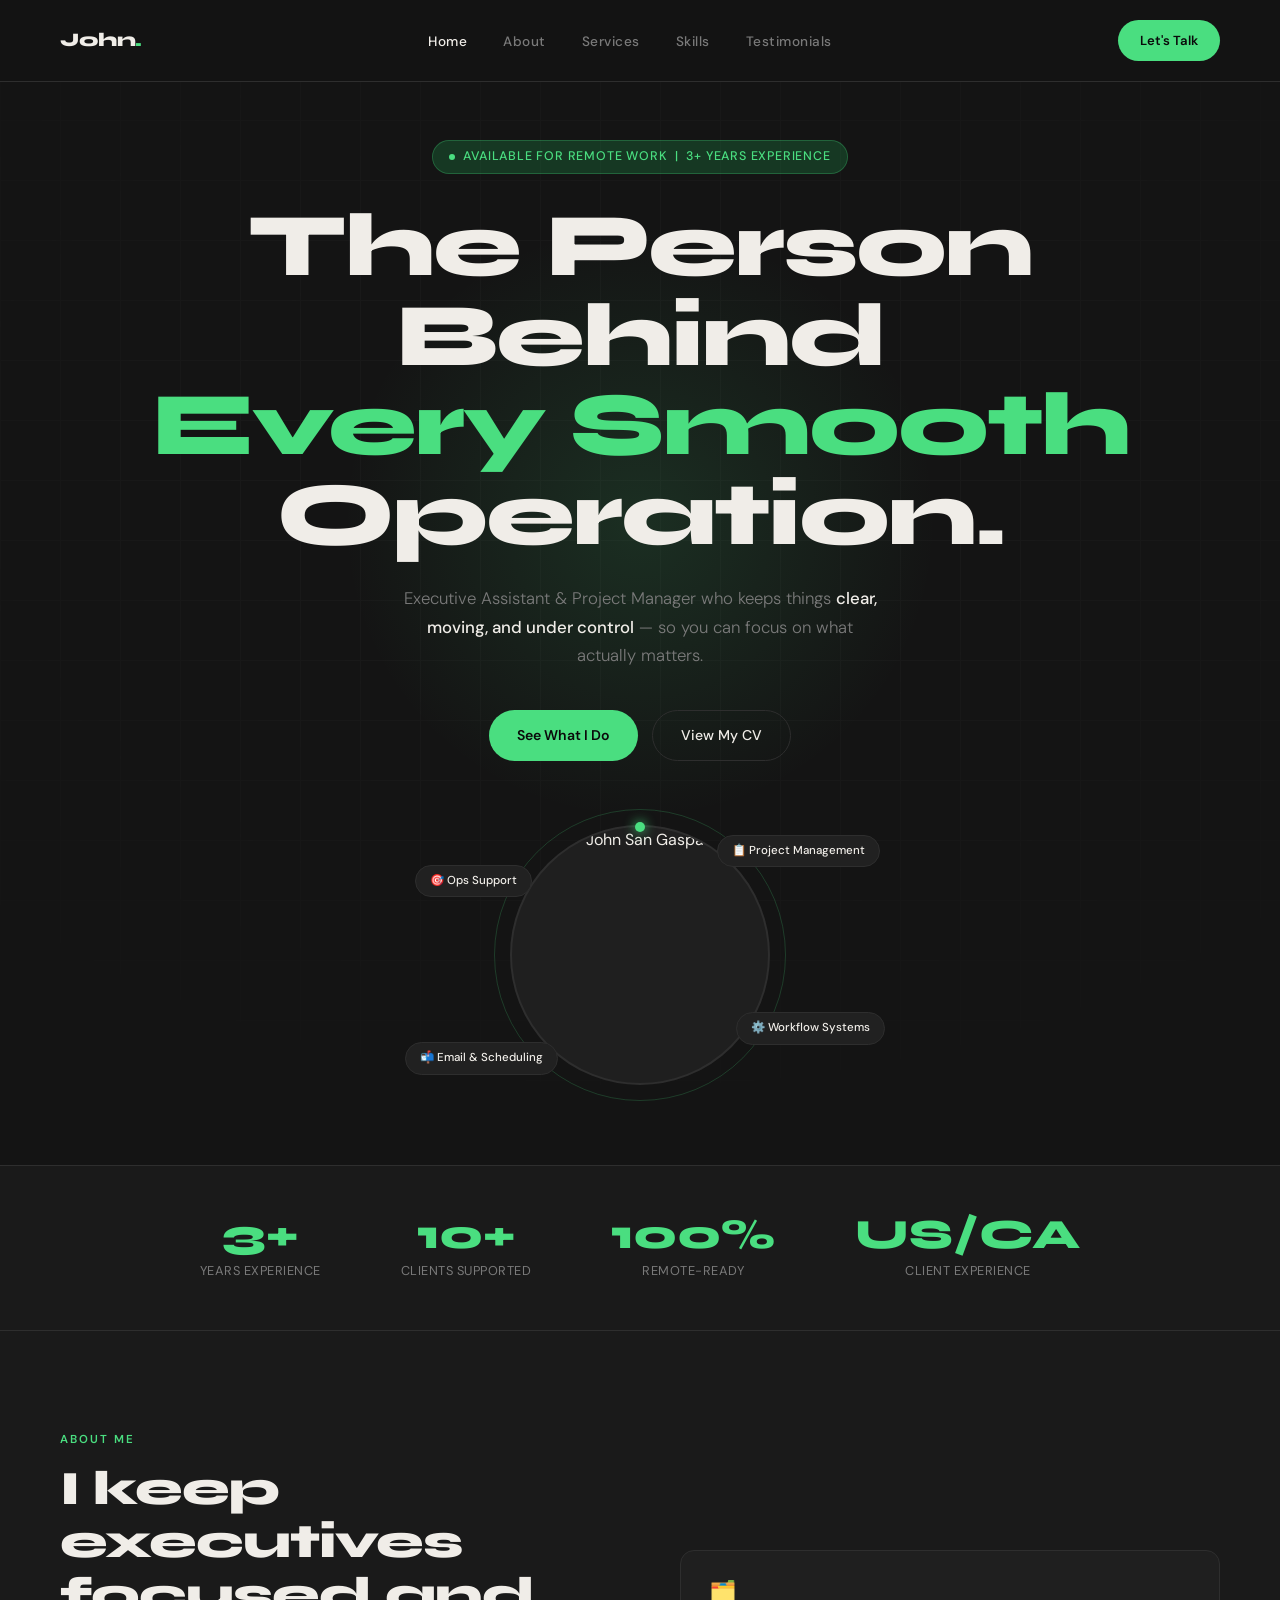
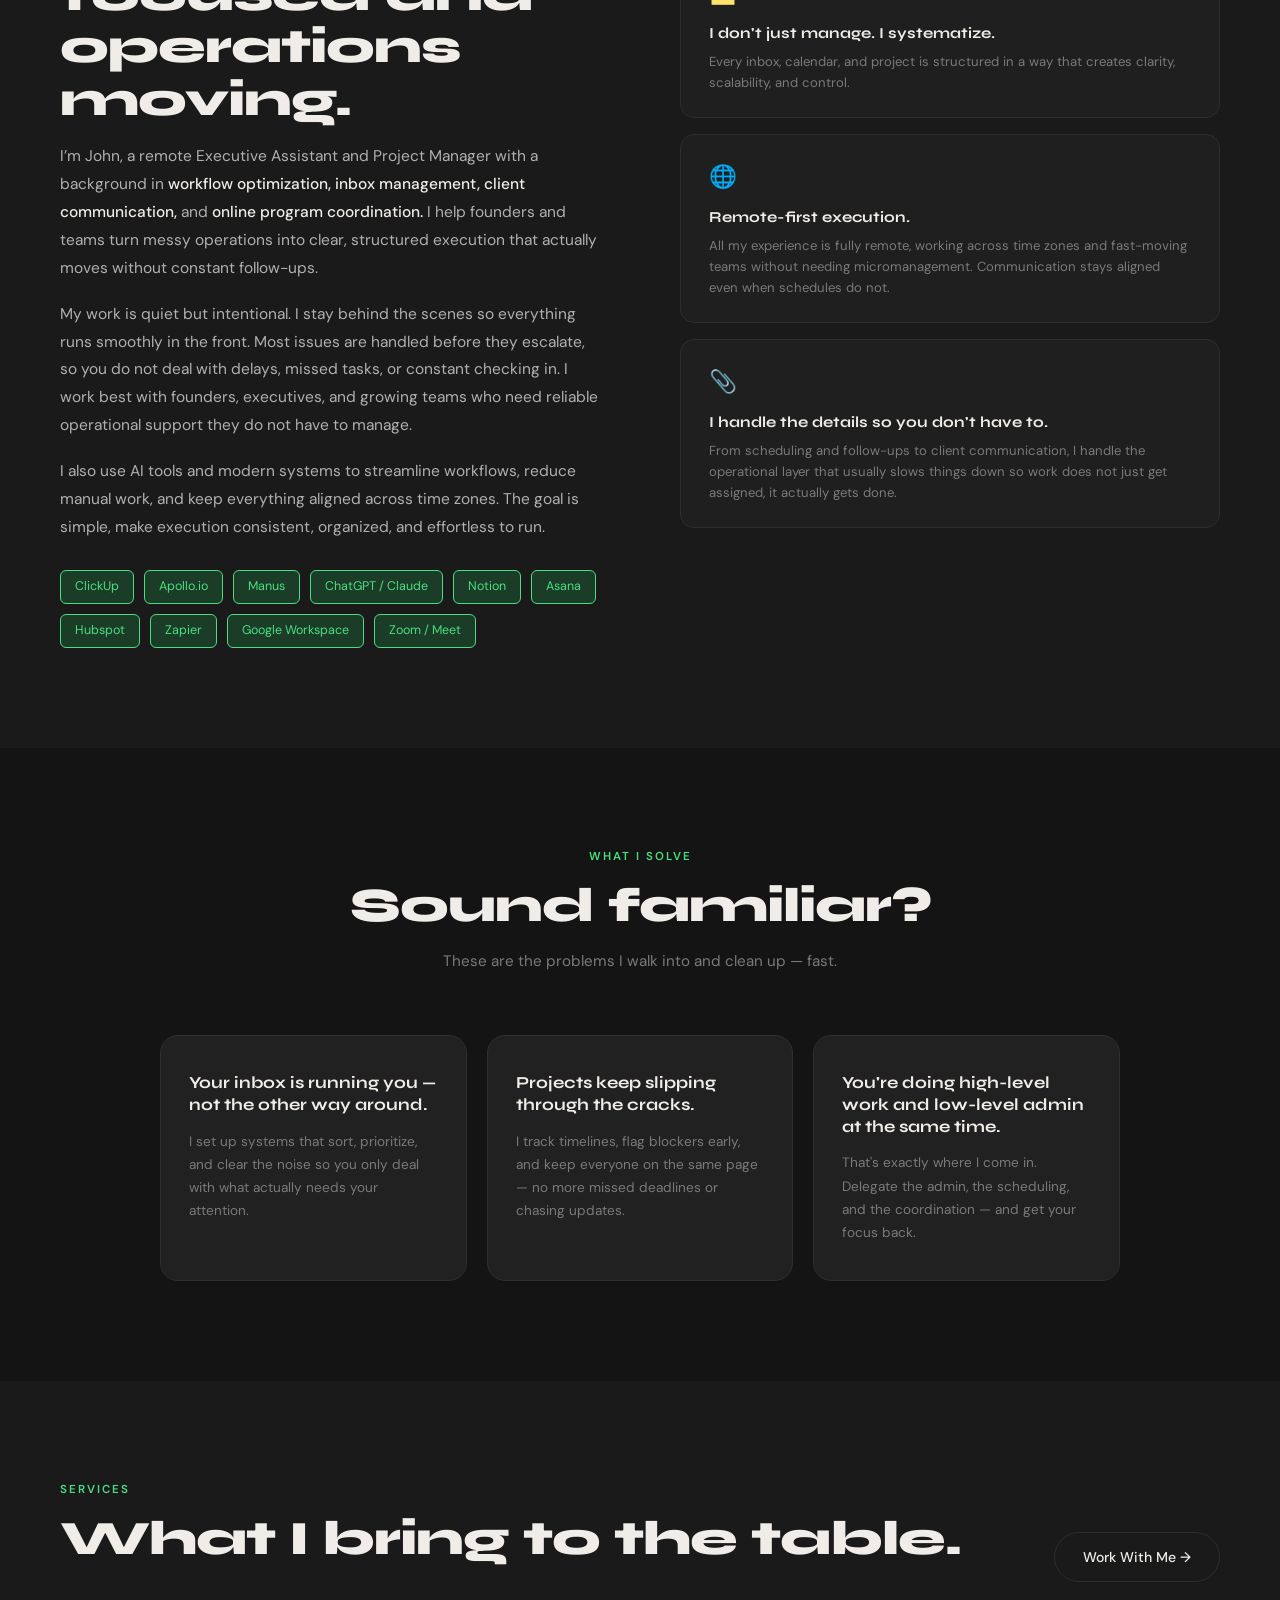
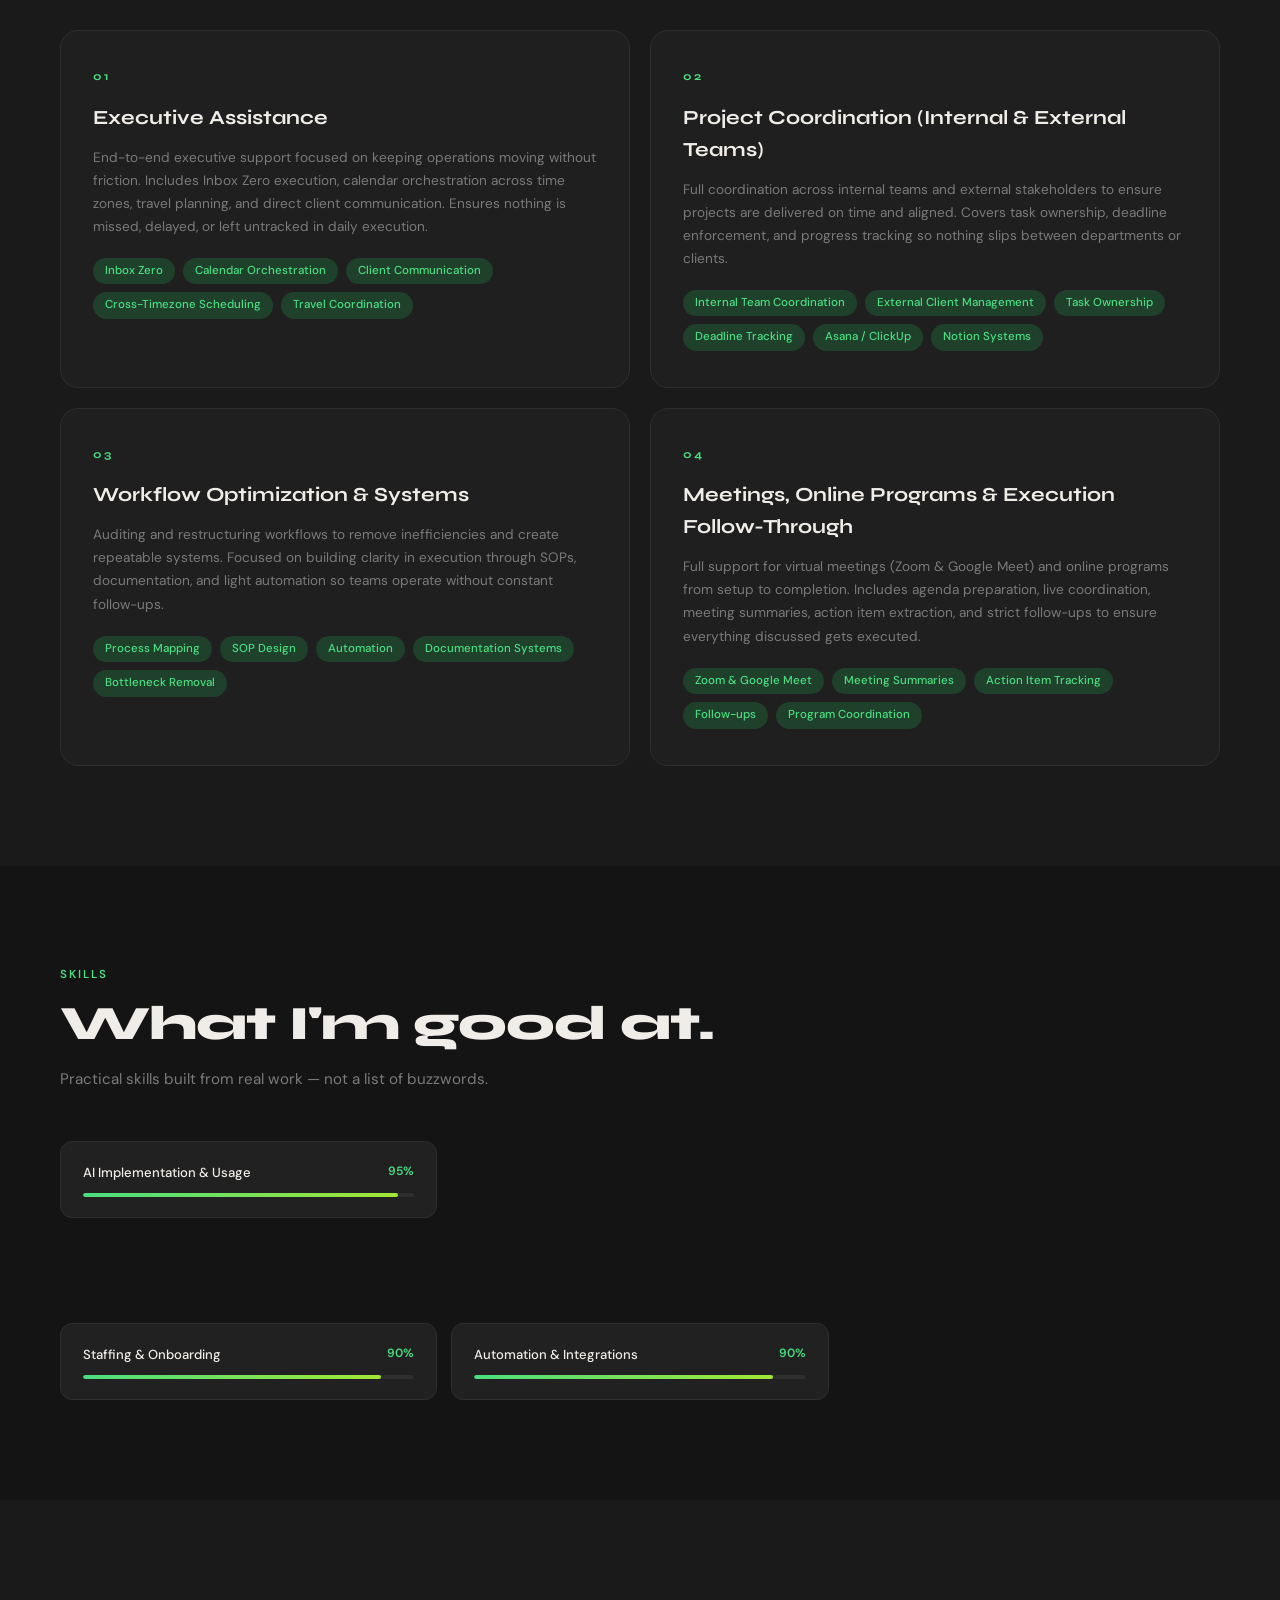
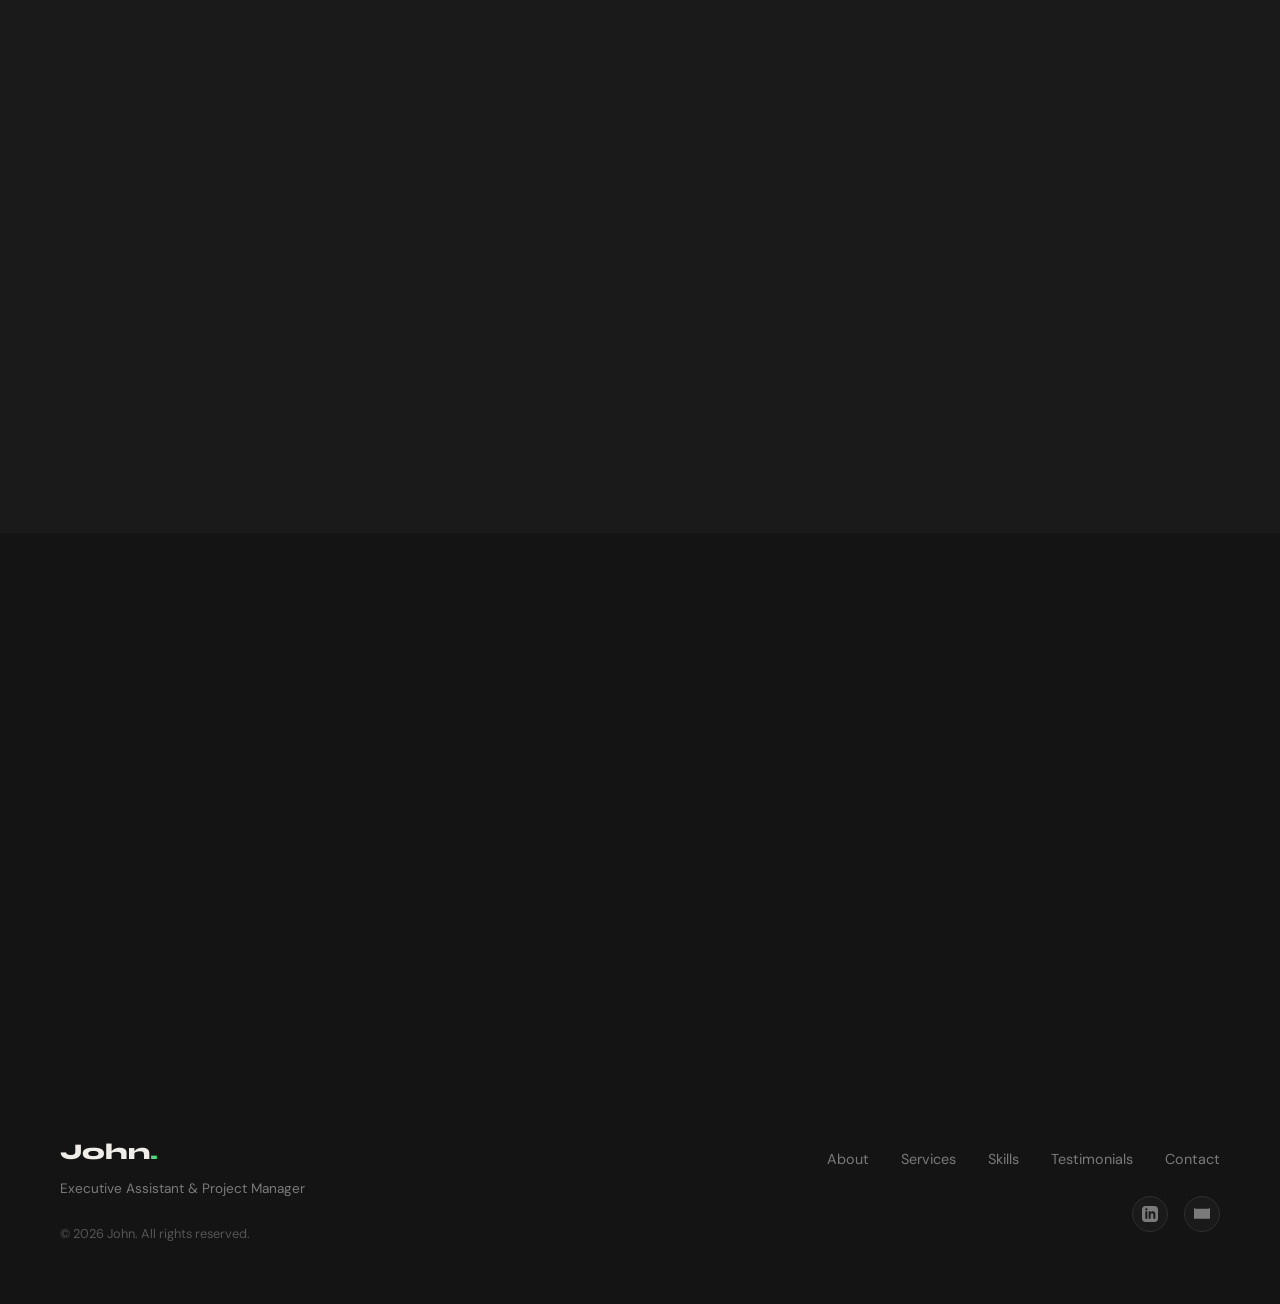
==== executive-assistant-portfolio/index.html/index.html @ 3ba550fe "Add files via upload" ====
<!DOCTYPE html>
<html lang="en">
<head>
<meta charset="UTF-8" />
<meta name="viewport" content="width=device-width, initial-scale=1.0" />
<title>John San Gaspar | Executive Assistant & Project Manager</title>
<link href="https://fonts.googleapis.com/css2?family=Syne:wght@400;600;700;800&family=DM+Sans:ital,wght@0,300;0,400;0,500;1,300&display=swap" rel="stylesheet" />
<style>
  :root {
    --bg: #141414;
    --bg2: #1a1a1a;
    --bg3: #1f1f1f;
    --card: #212121;
    --border: #2e2e2e;
    --white: #f0ede8;
    --muted: #7a7a7a;
    --green: #4ade80;
    --green-dim: #22c55e33;
    --green-glow: #4ade8022;
    --accent2: #a3e635;
    --font-display: 'Syne', sans-serif;
    --font-body: 'DM Sans', sans-serif;
  }

  *, *::before, *::after { box-sizing: border-box; margin: 0; padding: 0; }
  html { scroll-behavior: smooth; }
  body {
    background: var(--bg);
    color: var(--white);
    font-family: var(--font-body);
    font-size: 16px;
    line-height: 1.6;
    overflow-x: hidden;
  }

  /* SPARKLE CANVAS LAYER */
  #cursor-canvas {
    position: fixed;
    top: 0; left: 0;
    width: 100%; height: 100%;
    pointer-events: none;
    z-index: 9999;
  }

  /* NAV */
  nav {
    position: fixed;
    top: 0; left: 0; right: 0;
    z-index: 100;
    padding: 20px 60px;
    display: flex;
    align-items: center;
    justify-content: space-between;
    background: rgba(20,20,20,0.88);
    backdrop-filter: blur(14px);
    border-bottom: 1px solid var(--border);
  }
  .nav-logo {
    font-family: var(--font-display);
    font-weight: 800;
    font-size: 1.2rem;
    letter-spacing: -0.5px;
    color: var(--white);
    text-decoration: none;
  }
  .nav-logo span { color: var(--green); }
  .nav-links { display: flex; gap: 36px; list-style: none; }
  .nav-links a {
    font-size: 0.85rem;
    font-weight: 500;
    color: var(--muted);
    text-decoration: none;
    letter-spacing: 0.5px;
    transition: color 0.2s;
  }
  .nav-links a:hover { color: var(--white); }
  .nav-cta {
    background: var(--green);
    color: #0a0a0a;
    font-weight: 600;
    font-size: 0.82rem;
    padding: 10px 22px;
    border-radius: 100px;
    text-decoration: none;
    transition: background 0.2s, transform 0.15s;
  }
  .nav-cta:hover { background: var(--accent2); transform: translateY(-1px); }

  /* HERO */
  #home {
    min-height: 100vh;
    display: flex;
    flex-direction: column;
    align-items: center;
    justify-content: center;
    text-align: center;
    padding: 140px 40px 80px;
    position: relative;
    overflow: hidden;
  }
  .hero-bg-grid {
    position: absolute;
    inset: 0;
    background-image:
      linear-gradient(var(--border) 1px, transparent 1px),
      linear-gradient(90deg, var(--border) 1px, transparent 1px);
    background-size: 60px 60px;
    opacity: 0.22;
    mask-image: radial-gradient(ellipse 80% 60% at 50% 40%, black 30%, transparent 100%);
  }
  .hero-glow {
    position: absolute;
    width: 600px; height: 600px;
    background: radial-gradient(circle, var(--green-glow) 0%, transparent 70%);
    top: 50%; left: 50%;
    transform: translate(-50%, -60%);
    pointer-events: none;
  }
  .hero-badge {
    display: inline-flex;
    align-items: center;
    gap: 8px;
    background: var(--green-dim);
    border: 1px solid #4ade8044;
    border-radius: 100px;
    padding: 6px 16px;
    font-size: 0.78rem;
    font-weight: 500;
    color: var(--green);
    letter-spacing: 0.8px;
    text-transform: uppercase;
    margin-bottom: 28px;
    animation: fadeUp 0.6s ease both;
  }
  .hero-badge::before {
    content: '';
    width: 6px; height: 6px;
    background: var(--green);
    border-radius: 50%;
    animation: pulse 2s infinite;
  }
  @keyframes pulse {
    0%, 100% { opacity: 1; transform: scale(1); }
    50% { opacity: 0.4; transform: scale(1.3); }
  }
  h1.hero-title {
    font-family: var(--font-display);
    font-size: clamp(3rem, 7vw, 6rem);
    font-weight: 800;
    line-height: 1.0;
    letter-spacing: -2px;
    margin-bottom: 24px;
    animation: fadeUp 0.7s 0.1s ease both;
  }
  h1.hero-title .line-green { color: var(--green); }
  .hero-sub {
    font-size: 1.05rem;
    font-weight: 300;
    color: var(--muted);
    max-width: 480px;
    line-height: 1.7;
    margin-bottom: 40px;
    animation: fadeUp 0.7s 0.2s ease both;
  }
  .hero-sub strong { color: var(--white); font-weight: 500; }
  .hero-actions {
    display: flex;
    gap: 14px;
    justify-content: center;
    flex-wrap: wrap;
    animation: fadeUp 0.7s 0.3s ease both;
  }
  .btn-primary {
    background: var(--green);
    color: #0a0a0a;
    font-weight: 600;
    font-size: 0.88rem;
    padding: 13px 28px;
    border-radius: 100px;
    text-decoration: none;
    transition: background 0.2s, transform 0.15s;
    display: inline-flex;
    align-items: center;
    justify-content: center;
  }
  .btn-primary:hover { background: var(--accent2); transform: translateY(-2px); }
  .btn-outline {
    background: transparent;
    color: var(--white);
    font-weight: 500;
    font-size: 0.88rem;
    padding: 13px 28px;
    border-radius: 100px;
    border: 1px solid var(--border);
    text-decoration: none;
    transition: border-color 0.2s, color 0.2s, transform 0.15s;
    display: inline-flex;
    align-items: center;
    justify-content: center;
  }
  .btn-outline:hover { border-color: var(--green); color: var(--green); transform: translateY(-2px); }

  /* HERO VISUAL */
  .hero-visual {
    position: relative;
    margin-top: 64px;
    width: 260px; height: 260px;
    animation: fadeUp 0.8s 0.4s ease both;
  }
  .hero-ring {
    position: absolute;
    inset: -16px;
    border-radius: 50%;
    border: 1px solid #4ade8033;
    animation: spin 20s linear infinite;
  }
  .hero-ring::after {
    content: '';
    position: absolute;
    width: 10px; height: 10px;
    background: var(--green);
    border-radius: 50%;
    top: 12px; left: 50%;
    transform: translateX(-50%);
    box-shadow: 0 0 12px var(--green);
  }
  @keyframes spin { to { transform: rotate(360deg); } }
  .hero-photo {
    width: 260px; height: 260px;
    border-radius: 50%;
    background: var(--bg3);
    border: 2px solid var(--border);
    display: flex;
    align-items: center;
    justify-content: center;
    overflow: hidden;
  }
  .hero-photo img {
    width: 100%;
    height: 100%;
    object-fit: cover;
  }
  .float-tag {
    position: absolute;
    background: var(--card);
    border: 1px solid var(--border);
    border-radius: 100px;
    padding: 6px 14px;
    font-size: 0.72rem;
    font-weight: 500;
    color: var(--white);
    white-space: nowrap;
  }
  .float-tag.t1 { top: 10px; right: -110px; }
  .float-tag.t2 { bottom: 40px; right: -115px; }
  .float-tag.t3 { bottom: 10px; left: -105px; }
  .float-tag.t4 { top: 40px; left: -95px; }

  /* STATS */
  .stats-strip {
    background: var(--bg2);
    border-top: 1px solid var(--border);
    border-bottom: 1px solid var(--border);
    padding: 48px 60px;
    display: flex;
    justify-content: center;
    gap: 80px;
    flex-wrap: wrap;
  }
  .stat-item { text-align: center; }
  .stat-number {
    font-family: var(--font-display);
    font-size: 2.6rem;
    font-weight: 800;
    color: var(--green);
    line-height: 1;
    margin-bottom: 6px;
  }
  .stat-label {
    font-size: 0.8rem;
    color: var(--muted);
    letter-spacing: 0.5px;
    text-transform: uppercase;
  }

  /* SECTIONS */
  section { padding: 100px 60px; }
  .section-label {
    font-size: 0.72rem;
    font-weight: 600;
    letter-spacing: 2px;
    text-transform: uppercase;
    color: var(--green);
    margin-bottom: 14px;
  }
  .section-title {
    font-family: var(--font-display);
    font-size: clamp(2rem, 4vw, 3rem);
    font-weight: 800;
    line-height: 1.1;
    letter-spacing: -1px;
    margin-bottom: 16px;
  }
  .section-sub {
    color: var(--muted);
    font-size: 0.95rem;
    max-width: 520px;
    line-height: 1.7;
  }

  /* ABOUT */
  #about {
    background: var(--bg2);
    display: grid;
    grid-template-columns: 1fr 1fr;
    gap: 80px;
    align-items: center;
  }
  .about-text p {
    color: #b0b0b0;
    font-size: 0.97rem;
    line-height: 1.8;
    margin-bottom: 18px;
  }
  .about-text p strong { color: var(--white); font-weight: 500; }
  .about-tools {
    display: flex;
    flex-wrap: wrap;
    gap: 10px;
    margin-top: 28px;
  }
  .tool-tag {
    background: var(--green-dim);
    border: 1px solid var(--green);
    border-radius: 6px;
    padding: 6px 14px;
    font-size: 0.78rem;
    color: var(--green);
    transition: border-color 0.2s, color 0.2s;
  }
  .tool-tag:hover { border-color: var(--accent2); color: var(--accent2); }
  .about-right { display: flex; flex-direction: column; gap: 16px; }
  .about-card {
    background: var(--bg3);
    border: 1px solid var(--border);
    border-radius: 14px;
    padding: 24px 28px;
    transition: border-color 0.2s;
  }
  .about-card:hover { border-color: #4ade8055; }
  .about-card-icon { font-size: 1.4rem; margin-bottom: 10px; }
  .about-card h4 {
    font-family: var(--font-display);
    font-size: 0.95rem;
    font-weight: 700;
    margin-bottom: 6px;
  }
  .about-card p { font-size: 0.82rem; color: var(--muted); line-height: 1.6; }

  /* WHAT I SOLVE */
  #solve { background: var(--bg); text-align: center; }
  .solve-header { margin-bottom: 60px; }
  .solve-cards {
    display: grid;
    grid-template-columns: repeat(3, 1fr);
    gap: 20px;
    max-width: 960px;
    margin: 0 auto;
  }
  .solve-card {
    background: var(--card);
    border: 1px solid var(--border);
    border-radius: 18px;
    padding: 36px 28px;
    text-align: left;
    transition: border-color 0.25s, transform 0.2s;
    position: relative;
    overflow: hidden;
  }
  .solve-card::before {
    content: '';
    position: absolute;
    inset: 0;
    background: radial-gradient(circle at top left, var(--green-glow), transparent 70%);
    opacity: 0;
    transition: opacity 0.3s;
  }
  .solve-card:hover { border-color: #4ade8055; transform: translateY(-4px); }
  .solve-card:hover::before { opacity: 1; }
  .solve-card-q {
    font-family: var(--font-display);
    font-size: 1.05rem;
    font-weight: 700;
    color: var(--white);
    margin-bottom: 14px;
    line-height: 1.3;
  }
  .solve-card-a { font-size: 0.85rem; color: var(--muted); line-height: 1.7; }

  /* SERVICES */
  #services { background: var(--bg2); }
  .services-header {
    display: flex;
    justify-content: space-between;
    align-items: flex-end;
    margin-bottom: 48px;
  }
  .services-grid {
    display: grid;
    grid-template-columns: repeat(2, 1fr);
    gap: 20px;
  }
  .service-card {
    background: var(--bg3);
    border: 1px solid var(--border);
    border-radius: 18px;
    padding: 36px 32px;
    transition: border-color 0.2s, transform 0.2s;
  }
  .service-card:hover { border-color: #4ade8066; transform: translateY(-3px); }
  .service-number {
    font-family: var(--font-display);
    font-size: 0.72rem;
    font-weight: 700;
    color: var(--green);
    letter-spacing: 2px;
    margin-bottom: 16px;
  }
  .service-name {
    font-family: var(--font-display);
    font-size: 1.25rem;
    font-weight: 700;
    margin-bottom: 12px;
  }
  .service-desc {
    font-size: 0.85rem;
    color: var(--muted);
    line-height: 1.7;
    margin-bottom: 20px;
  }
  .service-tags { display: flex; flex-wrap: wrap; gap: 8px; }
  .service-tag {
    background: var(--green-dim);
    color: var(--green);
    border-radius: 100px;
    padding: 4px 12px;
    font-size: 0.72rem;
    font-weight: 500;
  }

  /* SKILLS */
  #skills { background: var(--bg); }
  .skills-grid {
    display: grid;
    grid-template-columns: repeat(3, 1fr);
    gap: 14px;
    margin-top: 48px;
  }
  .skill-bar-item {
    background: var(--card);
    border: 1px solid var(--border);
    border-radius: 12px;
    padding: 20px 22px;
  }
  .skill-bar-top {
    display: flex;
    justify-content: space-between;
    align-items: center;
    margin-bottom: 10px;
  }
  .skill-bar-name { font-size: 0.82rem; font-weight: 500; }
  .skill-bar-pct { font-size: 0.75rem; color: var(--green); font-weight: 600; }
  .skill-track {
    height: 4px;
    background: var(--border);
    border-radius: 4px;
    overflow: hidden;
  }
  .skill-fill {
    height: 100%;
    background: linear-gradient(90deg, var(--green), var(--accent2));
    border-radius: 4px;
    width: 0%;
    transition: width 1.2s cubic-bezier(0.4,0,0.2,1);
  }

  /* TESTIMONIALS */
  #testimonials { background: var(--bg2); text-align: center; }
  .testi-grid {
    display: grid;
    grid-template-columns: repeat(3, 1fr);
    gap: 20px;
    margin-top: 48px;
  }
  .testi-card {
    background: var(--bg3);
    border: 1px solid var(--border);
    border-radius: 18px;
    padding: 30px 28px;
    text-align: left;
    transition: border-color 0.2s;
    /* Added Flexbox to perfectly align author blocks */
    display: flex;
    flex-direction: column;
  }
  .testi-card:hover { border-color: #4ade8044; }
  .testi-stars { color: var(--green); font-size: 0.85rem; letter-spacing: 2px; margin-bottom: 16px; }
  .testi-text {
    font-size: 0.87rem;
    color: #b5b5b5;
    line-height: 1.75;
    margin-bottom: 20px;
    font-style: italic;
  }
  .testi-author { 
    display: flex; 
    align-items: center; 
    gap: 12px; 
    /* Pushes author block to the bottom of the card */
    margin-top: auto; 
  }
  .testi-avatar {
    width: 38px; height: 38px;
    border-radius: 50%;
    background: var(--green-dim);
    border: 1px solid #4ade8044;
    display: flex;
    align-items: center;
    justify-content: center;
    font-size: 0.75rem;
    font-weight: 700;
    color: var(--green);
    flex-shrink: 0;
  }
  .testi-name { font-size: 0.85rem; font-weight: 600; }
  .testi-role { font-size: 0.75rem; color: var(--muted); }

  /* CTA BANNER */
  .cta-banner {
    background: var(--bg3);
    border-top: 1px solid var(--border);
    border-bottom: 1px solid var(--border);
    padding: 100px 60px;
    text-align: center;
    position: relative;
    overflow: hidden;
  }
  .cta-banner::before {
    content: '';
    position: absolute;
    inset: 0;
    background: radial-gradient(ellipse 60% 80% at 50% 100%, var(--green-glow), transparent);
    pointer-events: none;
  }
  .cta-banner h2 {
    font-family: var(--font-display);
    font-size: clamp(2rem, 5vw, 4rem);
    font-weight: 800;
    letter-spacing: -1px;
    margin-bottom: 16px;
    color: var(--white);
  }
  .cta-banner p { color: var(--muted); font-size: 1.1rem; margin-bottom: 40px; }
  .cta-actions { display: flex; gap: 16px; justify-content: center; flex-wrap: wrap; }

  /* FOOTER */
  footer {
    background: var(--bg);
    padding: 60px;
    display: flex;
    align-items: center;
    justify-content: space-between;
    flex-wrap: wrap;
    gap: 40px;
  }
  .footer-left {
    display: flex;
    flex-direction: column;
    gap: 8px;
  }
  .footer-logo {
    font-family: var(--font-display);
    font-weight: 800;
    font-size: 1.4rem;
    color: var(--white);
    text-decoration: none;
  }
  .footer-logo span { color: var(--green); }
  .footer-tagline { font-size: 0.85rem; color: var(--muted); }
  .footer-copy { font-size: 0.8rem; color: #555; margin-top: 16px; }
  
  .footer-right {
    display: flex;
    flex-direction: column;
    align-items: flex-end;
    gap: 24px;
  }
  .footer-links { display: flex; gap: 32px; list-style: none; }
  .footer-links a {
    font-size: 0.9rem;
    color: var(--muted);
    text-decoration: none;
    transition: color 0.2s;
  }
  .footer-links a:hover { color: var(--green); }
  
  .footer-socials { display: flex; gap: 16px; }
  .social-icon {
    width: 36px; height: 36px;
    border-radius: 50%;
    background: var(--bg2);
    border: 1px solid var(--border);
    display: flex;
    align-items: center;
    justify-content: center;
    color: var(--muted);
    transition: all 0.2s;
    text-decoration: none;
  }
  .social-icon:hover {
    color: var(--green);
    border-color: var(--green);
    background: var(--green-dim);
  }
  .social-icon svg { width: 16px; height: 16px; fill: currentColor; }

  /* ANIMATIONS */
  @keyframes fadeUp {
    from { opacity: 0; transform: translateY(24px); }
    to { opacity: 1; transform: translateY(0); }
  }
  .reveal {
    opacity: 0;
    transform: translateY(30px);
    transition: opacity 0.7s ease, transform 0.7s ease;
  }
  .reveal.visible { opacity: 1; transform: translateY(0); }

  /* MOBILE */
  @media (max-width: 768px) {
    nav { padding: 16px 24px; }
    .nav-links { display: none; }
    section { padding: 70px 24px; }
    #about { grid-template-columns: 1fr; gap: 40px; }
    .solve-cards, .testi-grid { grid-template-columns: 1fr; }
    .services-grid { grid-template-columns: 1fr; }
    .skills-grid { grid-template-columns: 1fr 1fr; }
    .stats-strip { gap: 40px; padding: 40px 24px; }
    .float-tag { display: none; }
    footer { flex-direction: column; align-items: center; text-align: center; }
    .footer-right { align-items: center; }
    .footer-links { flex-wrap: wrap; justify-content: center; }
    .cta-actions { flex-direction: column; align-items: center; }
    .cta-banner { padding: 80px 24px; }
  }
</style>
</head>
<body>

<canvas id="cursor-canvas"></canvas>

<!-- NAV -->
<nav>
  <a href="#home" class="nav-logo">John<span>.</span></a>
  <ul class="nav-links">
    <li><a href="#home">Home</a></li>
    <li><a href="#about">About</a></li>
    <li><a href="#services">Services</a></li>
    <li><a href="#skills">Skills</a></li>
    <li><a href="#testimonials">Testimonials</a></li>
  </ul>
  <a href="mailto:rainsngspr@gmail.com" class="nav-cta">Let's Talk</a>
</nav>

<!-- HERO -->
<section id="home">
  <div class="hero-bg-grid"></div>
  <div class="hero-glow"></div>

  <div class="hero-badge">Available for Remote Work &nbsp;|&nbsp; 3+ Years Experience</div>

  <h1 class="hero-title">
    The Person Behind<br>
    <span class="line-green">Every Smooth</span><br>
    Operation.
  </h1>

  <p class="hero-sub">
    Executive Assistant &amp; Project Manager who keeps things
    <strong>clear, moving, and under control</strong> — so you can focus on what actually matters.
  </p>

  <div class="hero-actions">
    <a href="#services" class="btn-primary">See What I Do</a>
    <a href="https://drive.google.com/file/d/1yDdpWghCHOf-yNdq9jyRhm6g5-8w-mUt/view" target="_blank" class="btn-outline">View My CV</a>
  </div>

  <div class="hero-visual">
    <div class="hero-ring"></div>
    <div class="hero-photo">
      <img src="rain picture.jpg" alt="John San Gaspar">
    </div>
    <span class="float-tag t1">📋 Project Management</span>
    <span class="float-tag t2">⚙️ Workflow Systems</span>
    <span class="float-tag t3">📬 Email &amp; Scheduling</span>
    <span class="float-tag t4">🎯 Ops Support</span>
  </div>
</section>

<!-- STATS -->
<div class="stats-strip reveal">
  <div class="stat-item">
    <div class="stat-number">3+</div>
    <div class="stat-label">Years Experience</div>
  </div>
  <div class="stat-item">
    <div class="stat-number">10+</div>
    <div class="stat-label">Clients Supported</div>
  </div>
  <div class="stat-item">
    <div class="stat-number">100%</div>
    <div class="stat-label">Remote-Ready</div>
  </div>
  <div class="stat-item">
    <div class="stat-number">US/CA</div>
    <div class="stat-label">Client Experience</div>
  </div>
</div>

<!-- ABOUT -->
<section id="about">
  <div class="about-text reveal">
    <div class="section-label">About Me</div>
    <h2 class="section-title">I keep executives focused and operations moving.</h2>
    <p>
I’m John, a remote Executive Assistant and Project Manager with a background in
      <strong>workflow optimization, inbox management, client communication,</strong> and
      <strong>online program coordination.</strong> I help founders and teams turn messy operations into clear, structured execution that actually moves without constant follow-ups.
    </p>
    <p>
      My work is quiet but intentional. I stay behind the scenes so everything runs smoothly in the front. Most issues are handled before they escalate, so you do not deal with delays, missed tasks, or constant checking in. I work best with founders, executives, and growing teams who need reliable operational support they do not have to manage.
    </p>
    <p>
I also use AI tools and modern systems to streamline workflows, reduce manual work, and keep everything aligned across time zones. The goal is simple, make execution consistent, organized, and effortless to run.    </p>
    <div class="about-tools">
      <span class="tool-tag">ClickUp</span>
      <span class="tool-tag">Apollo.io</span>
      <span class="tool-tag">Manus</span>
      <span class="tool-tag">ChatGPT / Claude</span>
      <span class="tool-tag">Notion</span>
      <span class="tool-tag">Asana</span>
      <span class="tool-tag">Hubspot</span>
      <span class="tool-tag">Zapier</span>
      <span class="tool-tag">Google Workspace</span>
      <span class="tool-tag">Zoom / Meet</span>
    </div>
  </div>

  <div class="about-right reveal">
    <div class="about-card">
      <div class="about-card-icon">🗂️</div>
      <h4>I don't just manage. I systematize.</h4>
      <p>Every inbox, calendar, and project is structured in a way that creates clarity, scalability, and control.</p>
    </div>
    <div class="about-card">
      <div class="about-card-icon">🌐</div>
      <h4>Remote-first execution.</h4>
      <p>All my experience is fully remote, working across time zones and fast-moving teams without needing micromanagement. Communication stays aligned even when schedules do not.</p>
    </div>
    <div class="about-card">
      <div class="about-card-icon">📎</div>
      <h4>I handle the details so you don't have to.</h4>
      <p>From scheduling and follow-ups to client communication, I handle the operational layer that usually slows things down so work does not just get assigned, it actually gets done.</p>
    </div>
  </div>
</section>

<!-- WHAT I SOLVE -->
<section id="solve">
  <div class="solve-header reveal">
    <div class="section-label">What I Solve</div>
    <h2 class="section-title">Sound familiar?</h2>
    <p class="section-sub" style="margin: 0 auto;">These are the problems I walk into and clean up — fast.</p>
  </div>
  <div class="solve-cards">
    <div class="solve-card reveal">
      <div class="solve-card-q">Your inbox is running you — not the other way around.</div>
      <div class="solve-card-a">I set up systems that sort, prioritize, and clear the noise so you only deal with what actually needs your attention.</div>
    </div>
    <div class="solve-card reveal">
      <div class="solve-card-q">Projects keep slipping through the cracks.</div>
      <div class="solve-card-a">I track timelines, flag blockers early, and keep everyone on the same page — no more missed deadlines or chasing updates.</div>
    </div>
    <div class="solve-card reveal">
      <div class="solve-card-q">You're doing high-level work and low-level admin at the same time.</div>
      <div class="solve-card-a">That's exactly where I come in. Delegate the admin, the scheduling, and the coordination — and get your focus back.</div>
    </div>
  </div>
</section>

<!-- SERVICES -->
<section id="services">
  <div class="services-header reveal">
    <div>
      <div class="section-label">Services</div>
      <h2 class="section-title">What I bring to the table.</h2>
    </div>
    <a href="mailto:rainsngspr@gmail.com" class="btn-outline">Work With Me →</a>
  </div>
  <div class="services-grid">
    <div class="service-card reveal">
      <div class="service-number">01</div>
      <div class="service-name">Executive Assistance</div>
      <div class="service-desc">End-to-end executive support focused on keeping operations moving without friction. Includes Inbox Zero execution, calendar orchestration across time zones, travel planning, and direct client communication. Ensures nothing is missed, delayed, or left untracked in daily execution.</div>
      <div class="service-tags">
        <span class="service-tag">Inbox Zero</span>
        <span class="service-tag">Calendar Orchestration</span>
        <span class="service-tag">Client Communication</span>
        <span class="service-tag">Cross-Timezone Scheduling</span>
        <span class="service-tag">Travel Coordination</span>
      </div>
    </div>
    <div class="service-card reveal">
      <div class="service-number">02</div>
      <div class="service-name">Project Coordination (Internal & External Teams)</div>
      <div class="service-desc">Full coordination across internal teams and external stakeholders to ensure projects are delivered on time and aligned. Covers task ownership, deadline enforcement, and progress tracking so nothing slips between departments or clients.</div>
      <div class="service-tags">
        <span class="service-tag">Internal Team Coordination</span>
        <span class="service-tag">External Client Management</span>
        <span class="service-tag">Task Ownership</span>
        <span class="service-tag">Deadline Tracking</span>
        <span class="service-tag">Asana / ClickUp</span>
        <span class="service-tag">Notion Systems</span>
      </div>
    </div>
    <div class="service-card reveal">
      <div class="service-number">03</div>
      <div class="service-name">Workflow Optimization & Systems</div>
      <div class="service-desc">Auditing and restructuring workflows to remove inefficiencies and create repeatable systems. Focused on building clarity in execution through SOPs, documentation, and light automation so teams operate without constant follow-ups.</div>
      <div class="service-tags">
        <span class="service-tag">Process Mapping</span>
        <span class="service-tag">SOP Design</span>
        <span class="service-tag">Automation</span>
        <span class="service-tag">Documentation Systems</span>
        <span class="service-tag">Bottleneck Removal</span>
      </div>
    </div>
    <div class="service-card reveal">
      <div class="service-number">04</div>
      <div class="service-name">Meetings, Online Programs & Execution Follow-Through</div>
      <div class="service-desc">Full support for virtual meetings (Zoom & Google Meet) and online programs from setup to completion. Includes agenda preparation, live coordination, meeting summaries, action item extraction, and strict follow-ups to ensure everything discussed gets executed.</div>
      <div class="service-tags">
        <span class="service-tag">Zoom & Google Meet</span>
        <span class="service-tag">Meeting Summaries</span>
        <span class="service-tag">Action Item Tracking</span>
        <span class="service-tag">Follow-ups</span>
        <span class="service-tag">Program Coordination</span>
      </div>
    </div>
  </div>
</section>

<!-- SKILLS -->
<section id="skills">
  <div class="reveal">
    <div class="section-label">Skills</div>
    <h2 class="section-title">What I'm good at.</h2>
    <p class="section-sub">Practical skills built from real work — not a list of buzzwords.</p>
  </div>
  <div class="skills-grid">
    <div class="skill-bar-item reveal">
      <div class="skill-bar-top"><span class="skill-bar-name">AI Implementation & Usage</span><span class="skill-bar-pct">95%</span></div>
      <div class="skill-track"><div class="skill-fill" data-width="95"></div></div>
    </div>
    <div class="skill-bar-item reveal">
      <div class="skill-bar-top"><span class="skill-bar-name">Calendar & Inbox Management</span><span class="skill-bar-pct">95%</span></div>
      <div class="skill-track"><div class="skill-fill" data-width="95"></div></div>
    </div>
    <div class="skill-bar-item reveal">
      <div class="skill-bar-top"><span class="skill-bar-name">Project Coordination</span><span class="skill-bar-pct">95%</span></div>
      <div class="skill-track"><div class="skill-fill" data-width="95"></div></div>
    </div>
    <div class="skill-bar-item reveal">
      <div class="skill-bar-top"><span class="skill-bar-name">Client Communication</span><span class="skill-bar-pct">95%</span></div>
      <div class="skill-track"><div class="skill-fill" data-width="95"></div></div>
    </div>
    <div class="skill-bar-item reveal">
      <div class="skill-bar-top"><span class="skill-bar-name">Meeting &  Event Management.</span><span class="skill-bar-pct">90%</span></div>
      <div class="skill-track"><div class="skill-fill" data-width="90"></div></div>
    </div>
    <div class="skill-bar-item reveal">
      <div class="skill-bar-top"><span class="skill-bar-name">Workflow Design & Optimization</span><span class="skill-bar-pct">94%</span></div>
      <div class="skill-track"><div class="skill-fill" data-width="94"></div></div>
    </div>
    <div class="skill-bar-item reveal">
      <div class="skill-bar-top"><span class="skill-bar-name">Staffing & Onboarding</span><span class="skill-bar-pct">90%</span></div>
      <div class="skill-track"><div class="skill-fill" data-width="90"></div></div>
    </div>
    <div class="skill-bar-item reveal">
      <div class="skill-bar-top"><span class="skill-bar-name">Automation & Integrations</span><span class="skill-bar-pct">90%</span></div>
      <div class="skill-track"><div class="skill-fill" data-width="90"></div></div>
    </div>
    <div class="skill-bar-item reveal">
      <div class="skill-bar-top"><span class="skill-bar-name">Google Workspace Mastery</span><span class="skill-bar-pct">95%</span></div>
      <div class="skill-track"><div class="skill-fill" data-width="95"></div></div>
    </div>
  </div>
</section>

<!-- TESTIMONIALS -->
<section id="testimonials">
  <div class="reveal">
    <div class="section-label">Testimonials</div>
    <h2 class="section-title">Trusted Feedback.</h2>
    <p class="section-sub" style="margin: 0 auto;">What founders and leaders say about my work.</p>
  </div>
  <div class="testi-grid">
    <div class="testi-card reveal">
      <div class="testi-stars">★★★★★</div>
      <p class="testi-text">"What I liked most is the initiative. I’d assign something and already get back not just execution, but suggestions on how to improve it."</p>
      <div class="testi-author">
        <div class="testi-avatar">TL</div>
        <div>
          <div class="testi-name">Varey</div>
          <div class="testi-role">Team Leader/Operation Manager</div>
        </div>
      </div>
    </div>
    <div class="testi-card reveal">
      <div class="testi-stars">★★★★★</div>
      <p class="testi-text">"Very coachable. You give feedback once and it sticks. Attention to detail is solid, and outputs are consistent."</p>
      <div class="testi-author">
        <div class="testi-avatar">AE</div>
        <div>
          <div class="testi-name">Alisha</div>
          <div class="testi-role">Founder & CEO (AI Startup & F&B Business)</div>
        </div>
      </div>
    </div>
    <div class="testi-card reveal">
      <div class="testi-stars">★★★★★</div>
      <p class="testi-text">"John cares about doing things properly. You can tell there’s intention behind the work, not just rushing to get it done."</p>
      <div class="testi-author">
        <div class="testi-avatar">MK</div>
        <div>
          <div class="testi-name">Mambay</div>
          <div class="testi-role">CEO of Tech Startup</div>
        </div>
      </div>
    </div>
  </div>
</section>

<!-- CTA BANNER -->
<div class="cta-banner reveal">
  <h2>Ready to get things under control?</h2>
  <p>Let's talk about what you need and how I can make it happen.</p>
  <div class="cta-actions">
    <a href="mailto:rainsngspr@gmail.com" class="btn-primary">Let's Chat</a>
    <a href="https://drive.google.com/file/d/1yDdpWghCHOf-yNdq9jyRhm6g5-8w-mUt/view" target="_blank" class="btn-outline">View My CV</a>
  </div>
</div>

<!-- FOOTER -->
<footer id="contact">
  <div class="footer-left">
    <a href="#home" class="footer-logo">John<span>.</span></a>
    <div class="footer-tagline">Executive Assistant & Project Manager</div>
    <div class="footer-copy">© 2026 John. All rights reserved.</div>
  </div>
  
  <div class="footer-right">
    <ul class="footer-links">
      <li><a href="#about">About</a></li>
      <li><a href="#services">Services</a></li>
      <li><a href="#skills">Skills</a></li>
      <li><a href="#testimonials">Testimonials</a></li>
      <li><a href="mailto:rainsngspr@gmail.com">Contact</a></li>
    </ul>
    
    <div class="footer-socials">
      <!-- LinkedIn Icon -->
      <a href="https://www.linkedin.com/in/ea-johnsngspr/" target="_blank" class="social-icon" aria-label="LinkedIn">
        <svg viewBox="0 0 24 24">
          <path d="M19 0h-14c-2.761 0-5 2.239-5 5v14c0 2.761 2.239 5 5 5h14c2.762 0 5-2.239 5-5v-14c0-2.761-2.238-5-5-5zm-11 19h-3v-11h3v11zm-1.5-12.268c-.966 0-1.75-.79-1.75-1.764s.784-1.764 1.75-1.764 1.75.79 1.75 1.764-.783 1.764-1.75 1.764zm13.5 12.268h-3v-5.604c0-3.368-4-3.113-4 0v5.604h-3v-11h3v1.765c1.396-2.586 7-2.777 7 2.476v6.759z"/>
        </svg>
      </a>
      <!-- Email Icon -->
      <a href="mailto:rainsngspr@gmail.com" class="social-icon" aria-label="Email">
        <svg viewBox="0 0 24 24">
          <path d="M12 12.713l11.985-8.713h-23.97l11.985 8.713zm-12-10.226v16.513h24v-16.513l-12 8.72-12-8.72z"/>
        </svg>
      </a>
    </div>
  </div>
</footer>

<script>
  // SPARKLE CURSOR TRAIL LOGIC
  const canvas = document.getElementById('cursor-canvas');
  const ctx = canvas.getContext('2d');
  let points = [];
  let sparkles = [];
  const mouse = { x: 0, y: 0 };

  window.addEventListener('resize', () => {
    canvas.width = window.innerWidth;
    canvas.height = window.innerHeight;
  });
  window.dispatchEvent(new Event('resize'));

  window.addEventListener('mousemove', (e) => {
    mouse.x = e.clientX;
    mouse.y = e.clientY;
    for(let i=0; i<3; i++) {
      sparkles.push({
        x: mouse.x, y: mouse.y,
        vx: (Math.random()-0.5)*2, vy: (Math.random()-0.5)*2,
        life: 1.0, size: Math.random()*3
      });
    }
  });

  function animate() {
    ctx.clearRect(0, 0, canvas.width, canvas.height);
    
    // Smooth Line Trail
    points.push({ x: mouse.x, y: mouse.y });
    if (points.length > 25) points.shift();
    if (points.length > 1) {
      ctx.beginPath();
      ctx.moveTo(points[0].x, points[0].y);
      for (let i = 1; i < points.length; i++) {
        ctx.lineTo(points[i].x, points[i].y);
      }
      ctx.strokeStyle = 'rgba(74, 222, 128, 0.4)';
      ctx.lineWidth = 2;
      ctx.stroke();
    }

    // Sparkles
    for (let i = sparkles.length - 1; i >= 0; i--) {
      let s = sparkles[i];
      s.x += s.vx; s.y += s.vy; s.life -= 0.02;
      if (s.life <= 0) sparkles.splice(i, 1);
      else {
        ctx.fillStyle = `rgba(163, 230, 53, ${s.life})`;
        ctx.fillRect(s.x, s.y, s.size, s.size);
      }
    }
    requestAnimationFrame(animate);
  }
  animate();

  // SCROLL REVEAL ANIMATION
  const reveals = document.querySelectorAll('.reveal');
  const observer = new IntersectionObserver((entries) => {
    entries.forEach((entry, i) => {
      if (entry.isIntersecting) {
        setTimeout(() => entry.target.classList.add('visible'), i * 80);
      }
    });
  }, { threshold: 0.1 });
  reveals.forEach(el => observer.observe(el));

  // SKILL BAR ANIMATION
  const skillObserver = new IntersectionObserver((entries) => {
    entries.forEach(entry => {
      if (entry.isIntersecting) {
        entry.target.querySelectorAll('.skill-fill').forEach(fill => {
          fill.style.width = fill.dataset.width + '%';
        });
        skillObserver.unobserve(entry.target);
      }
    });
  }, { threshold: 0.2 });
  const skillsSection = document.getElementById('skills');
  if (skillsSection) skillObserver.observe(skillsSection);

  // ACTIVE NAV HIGHLIGHT
  const sections = document.querySelectorAll('section[id]');
  const navLinks = document.querySelectorAll('.nav-links a');
  window.addEventListener('scroll', () => {
    let current = '';
    sections.forEach(s => {
      if (window.scrollY >= s.offsetTop - 120) current = s.getAttribute('id');
    });
    navLinks.forEach(a => {
      a.style.color = a.getAttribute('href') === '#' + current ? 'var(--white)' : '';
    });
  });
</script>
</body>
</html>
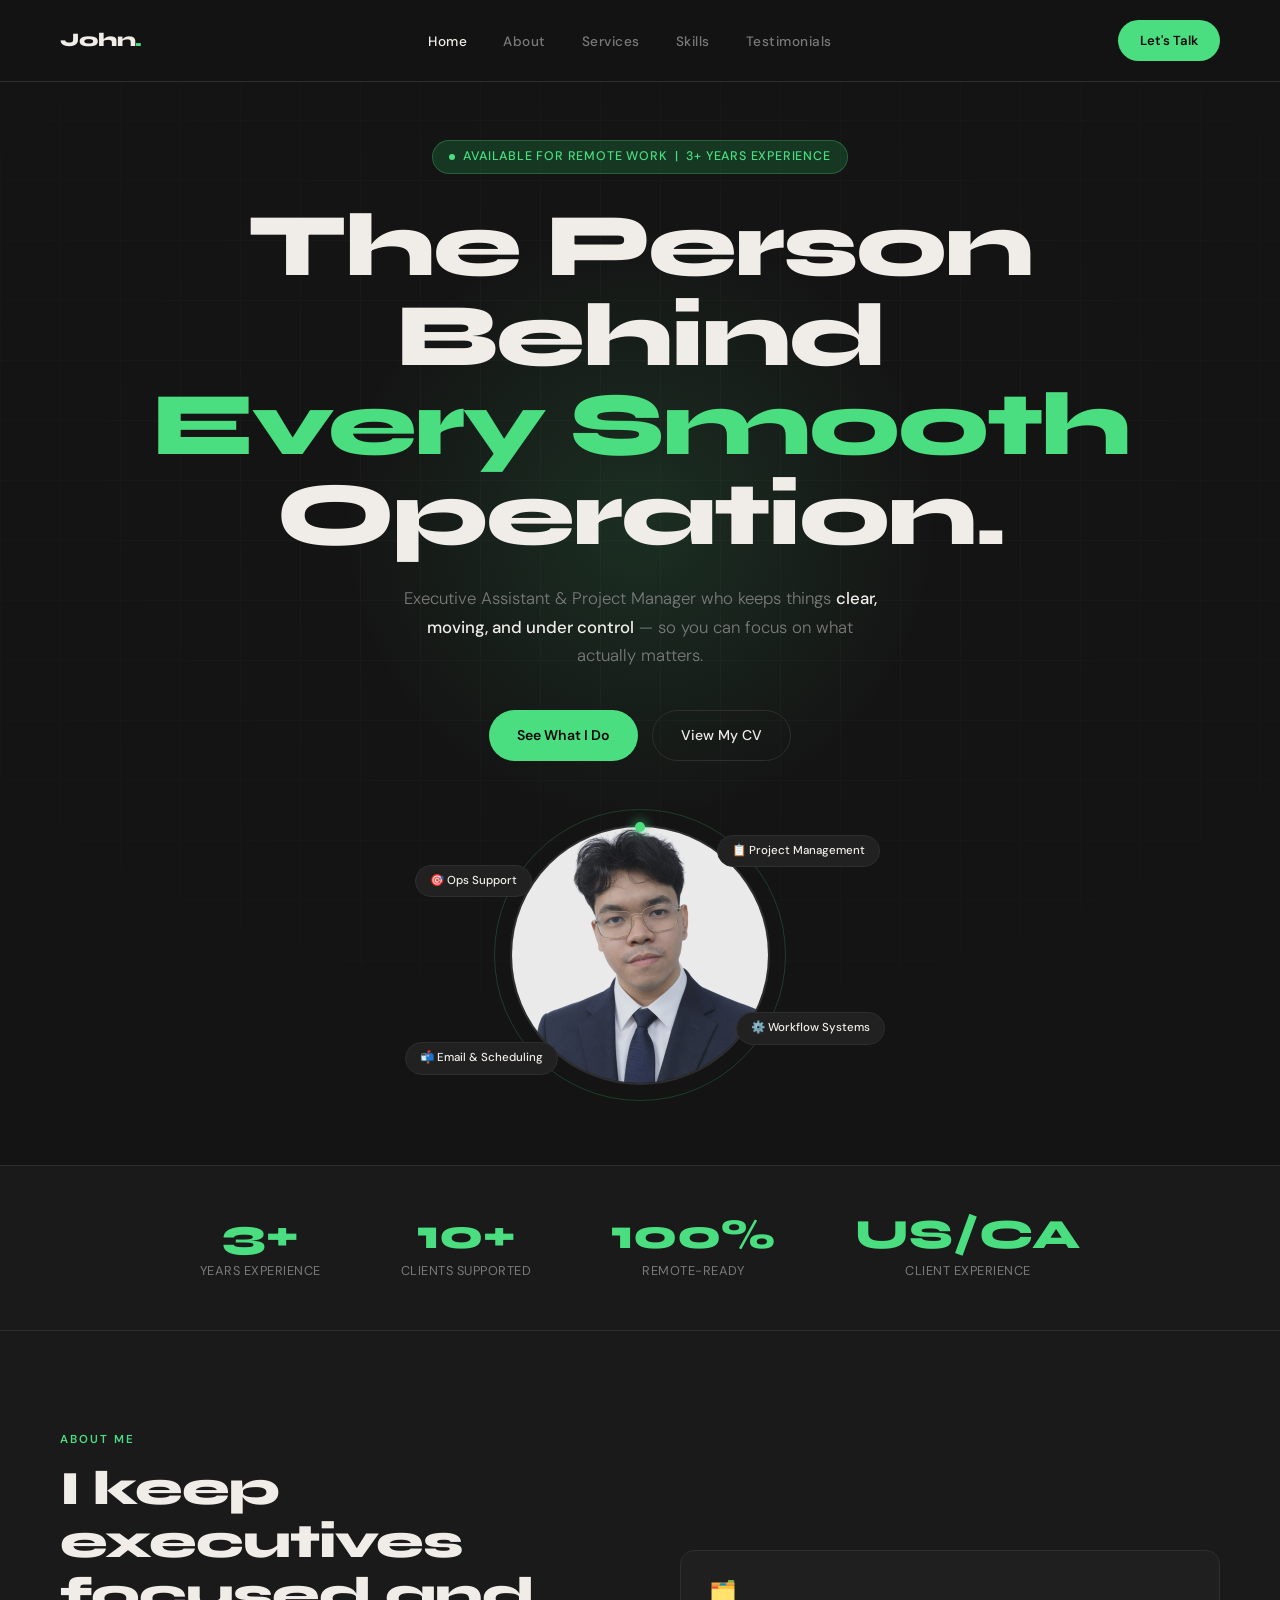
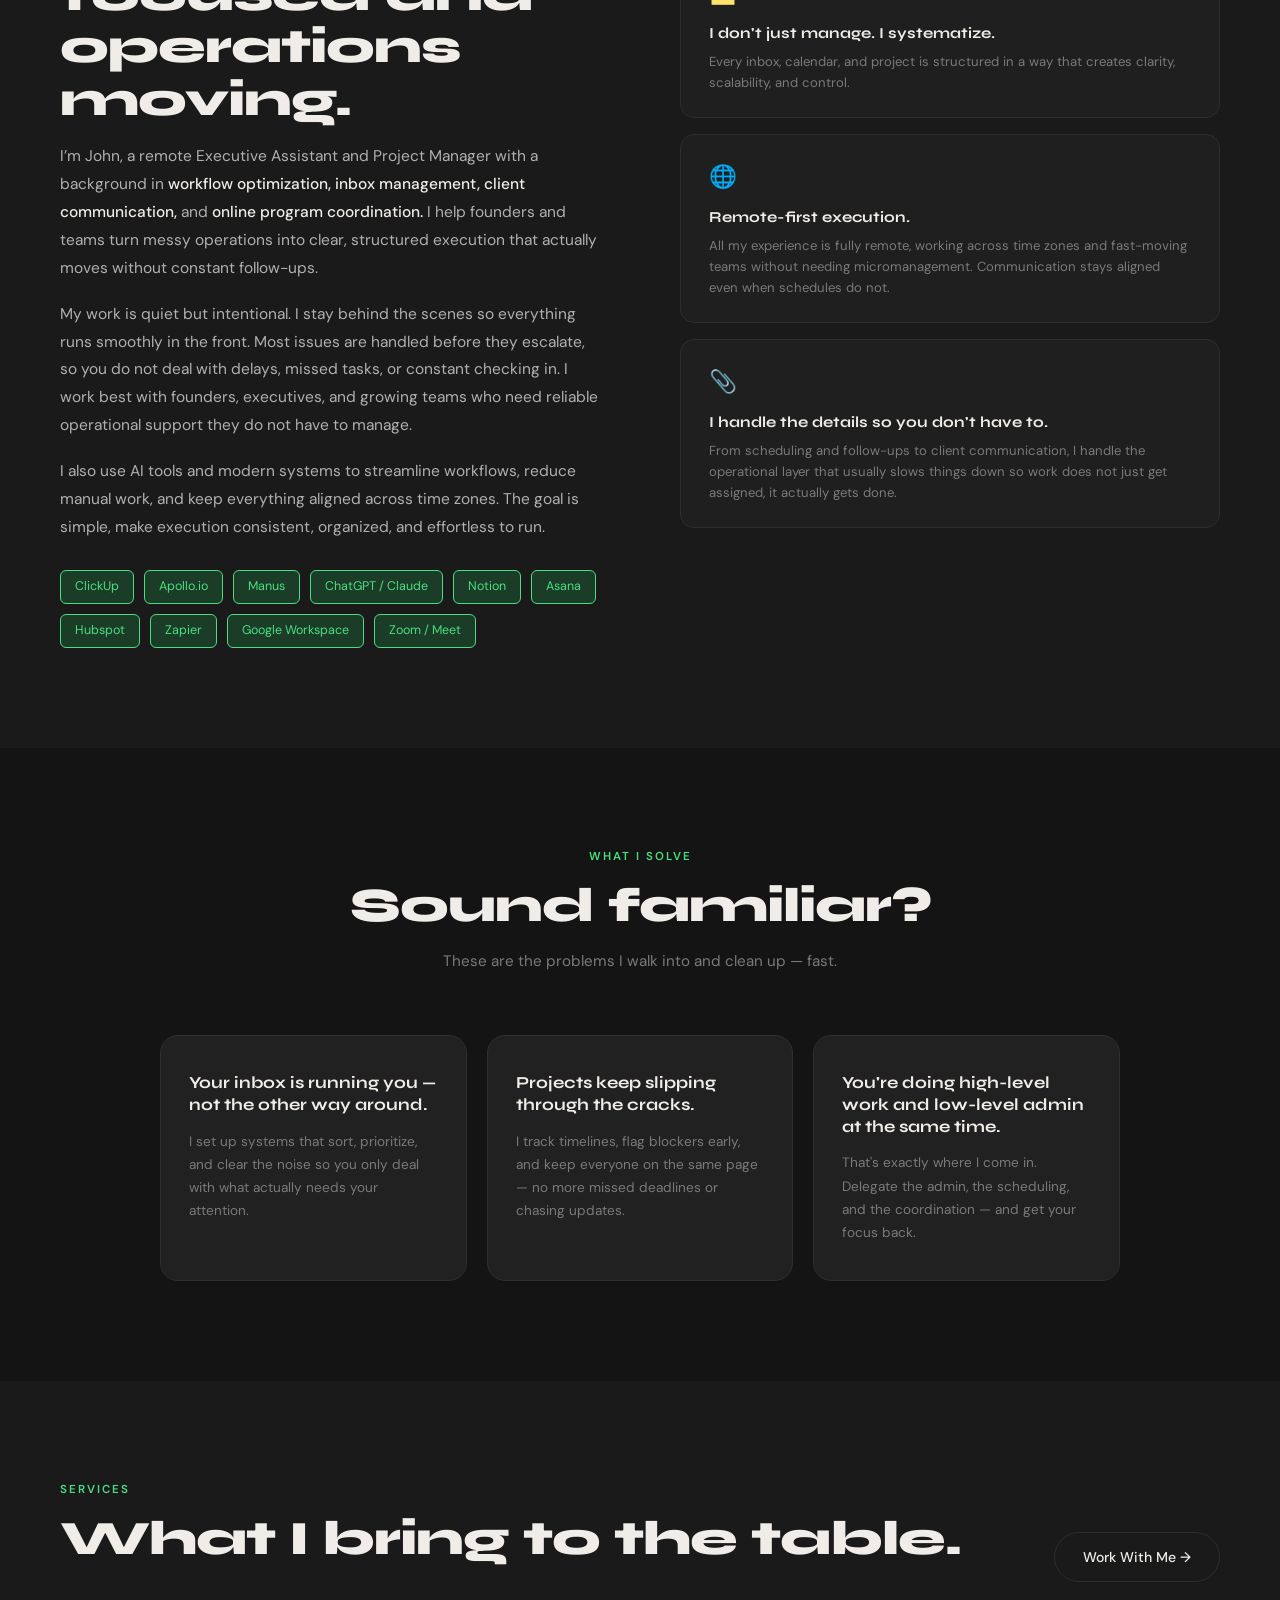
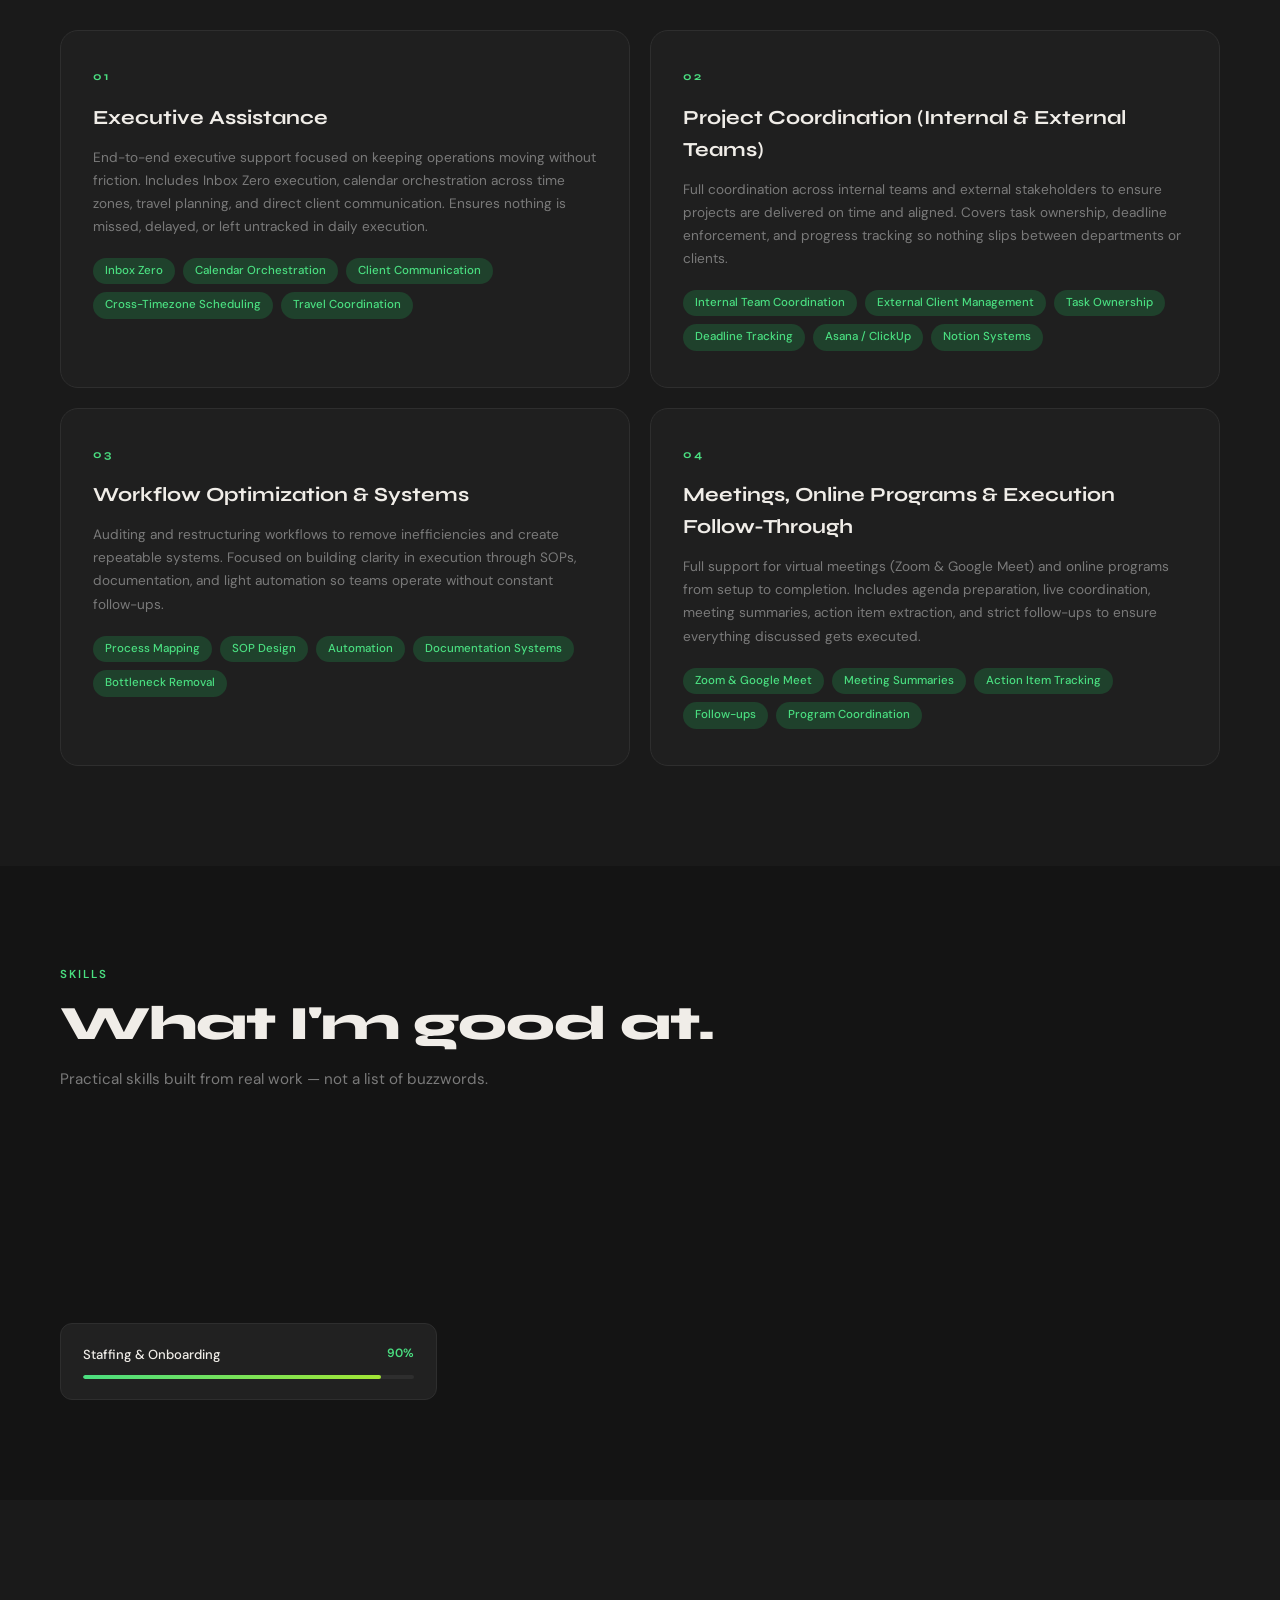
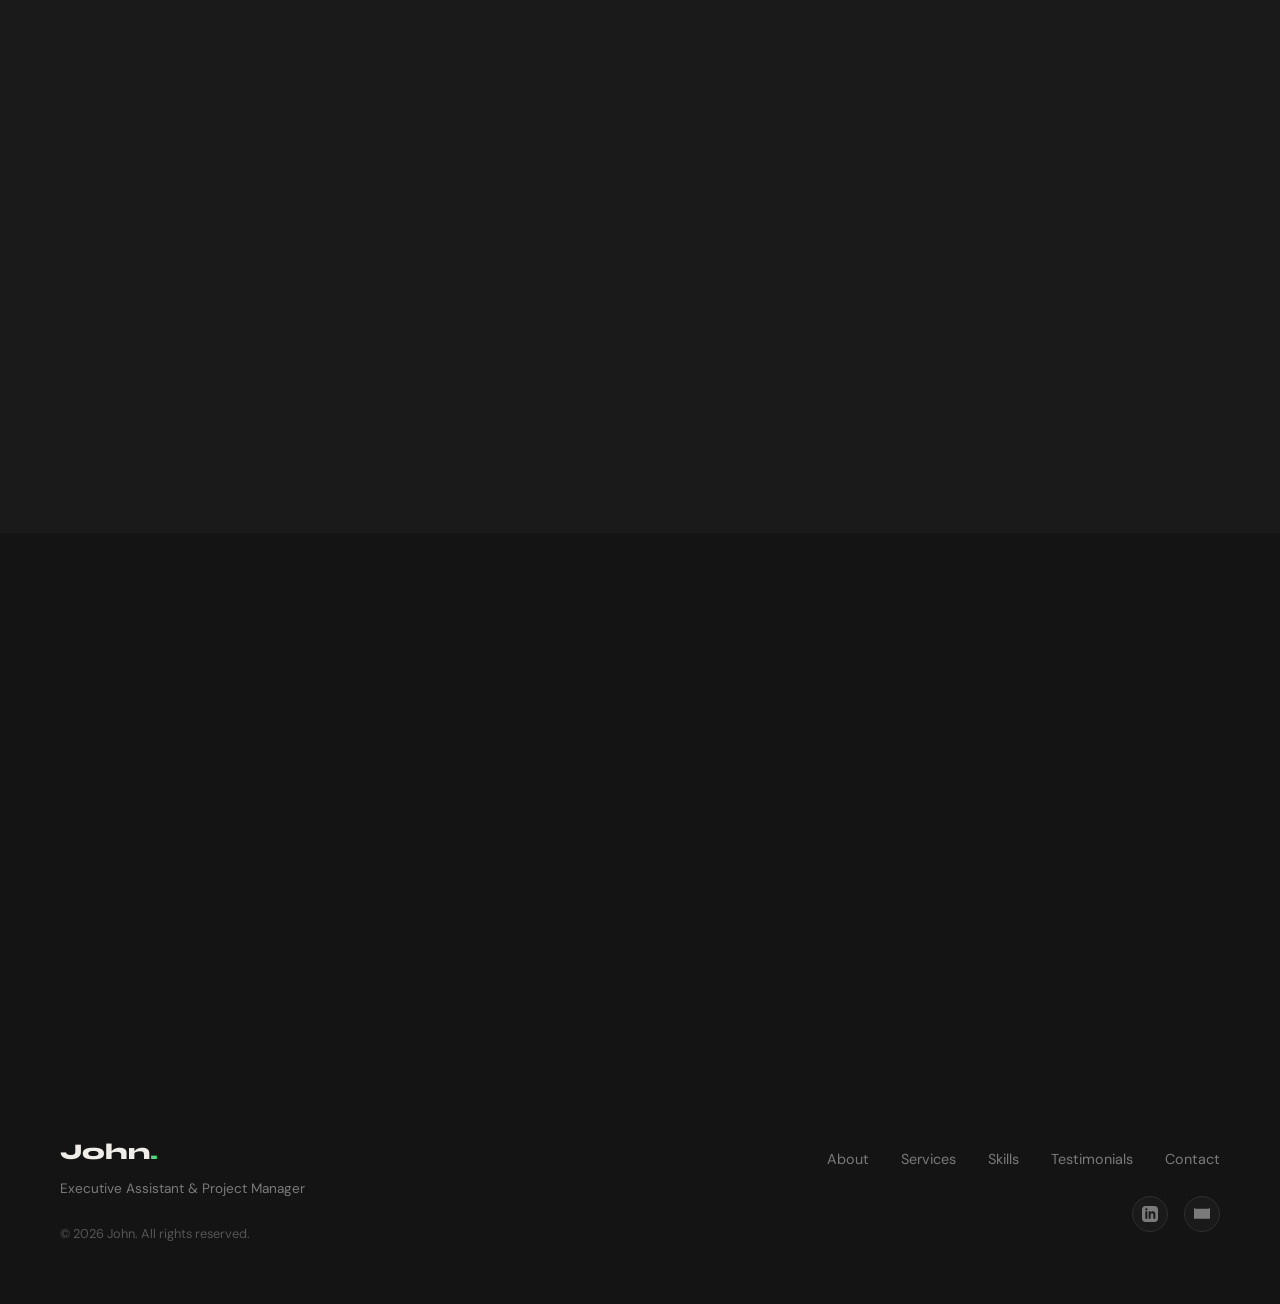
==== commit a2e4da17: "Add files via upload" ====
--- a/executive-assistant-portfolio/index.html/index.html
+++ b/executive-assistant-portfolio/index.html/index.html
@@ -698,7 +698,7 @@
   <div class="hero-visual">
     <div class="hero-ring"></div>
     <div class="hero-photo">
-      <img src="rain picture.jpg" alt="John San Gaspar">
+      <img src= "rainpicture.jpg">
     </div>
     <span class="float-tag t1">📋 Project Management</span>
     <span class="float-tag t2">⚙️ Workflow Systems</span>
